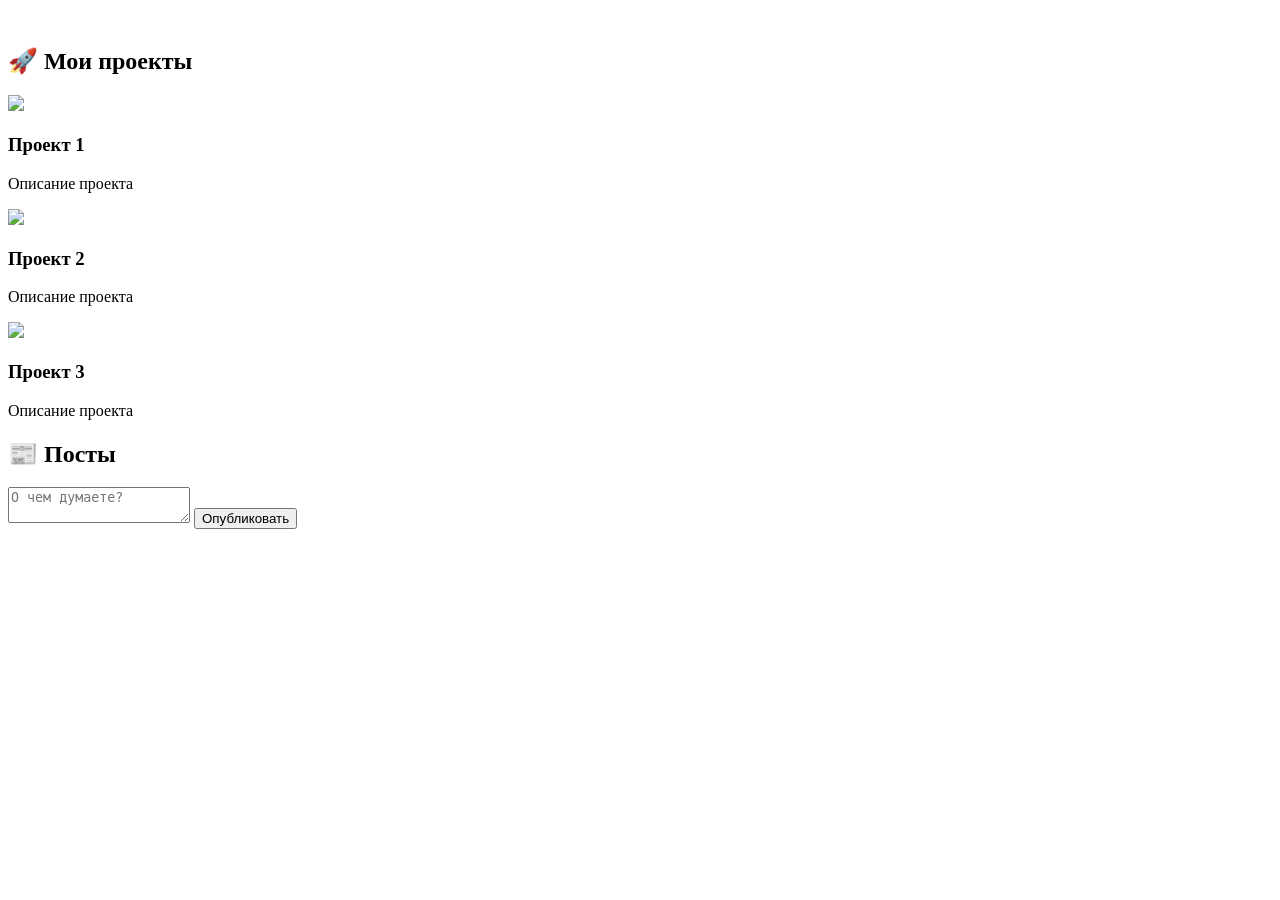
==== profile.html @ a6a74838 "Update profile.html" ====
<!DOCTYPE html>
<html lang="ru">

<head>

<meta charset="UTF-8">
<meta name="viewport" content="width=device-width, initial-scale=1.0">

<title>Профиль</title>

<link rel="stylesheet" href="css/profile.css">

<script defer src="js/profile.js"></script>

</head>

<body>

<div class="banner">

<div class="bannerBlur"></div>

</div>

<div class="profileCard">

<img id="avatar">

<div class="info">

<h1 id="name"></h1>

<p id="description"></p>

</div>

</div>

<div class="container">

<section class="projects">

<h2>🚀 Мои проекты</h2>

<div class="projectGrid">

<div class="project">

<img src="img/projects/project1.jpg">

<h3>Проект 1</h3>

<p>Описание проекта</p>

</div>

<div class="project">

<img src="img/projects/project2.jpg">

<h3>Проект 2</h3>

<p>Описание проекта</p>

</div>

<div class="project">

<img src="img/projects/project3.jpg">

<h3>Проект 3</h3>

<p>Описание проекта</p>

</div>

</div>

</section>

<section class="posts">

<h2>📰 Посты</h2>

<div class="postCreator">

<textarea
id="postText"
placeholder="О чем думаете?"></textarea>

<button id="publish">

Опубликовать

</button>

</div>

<div id="posts"></div>

</section>

</div>

</body>

</html>
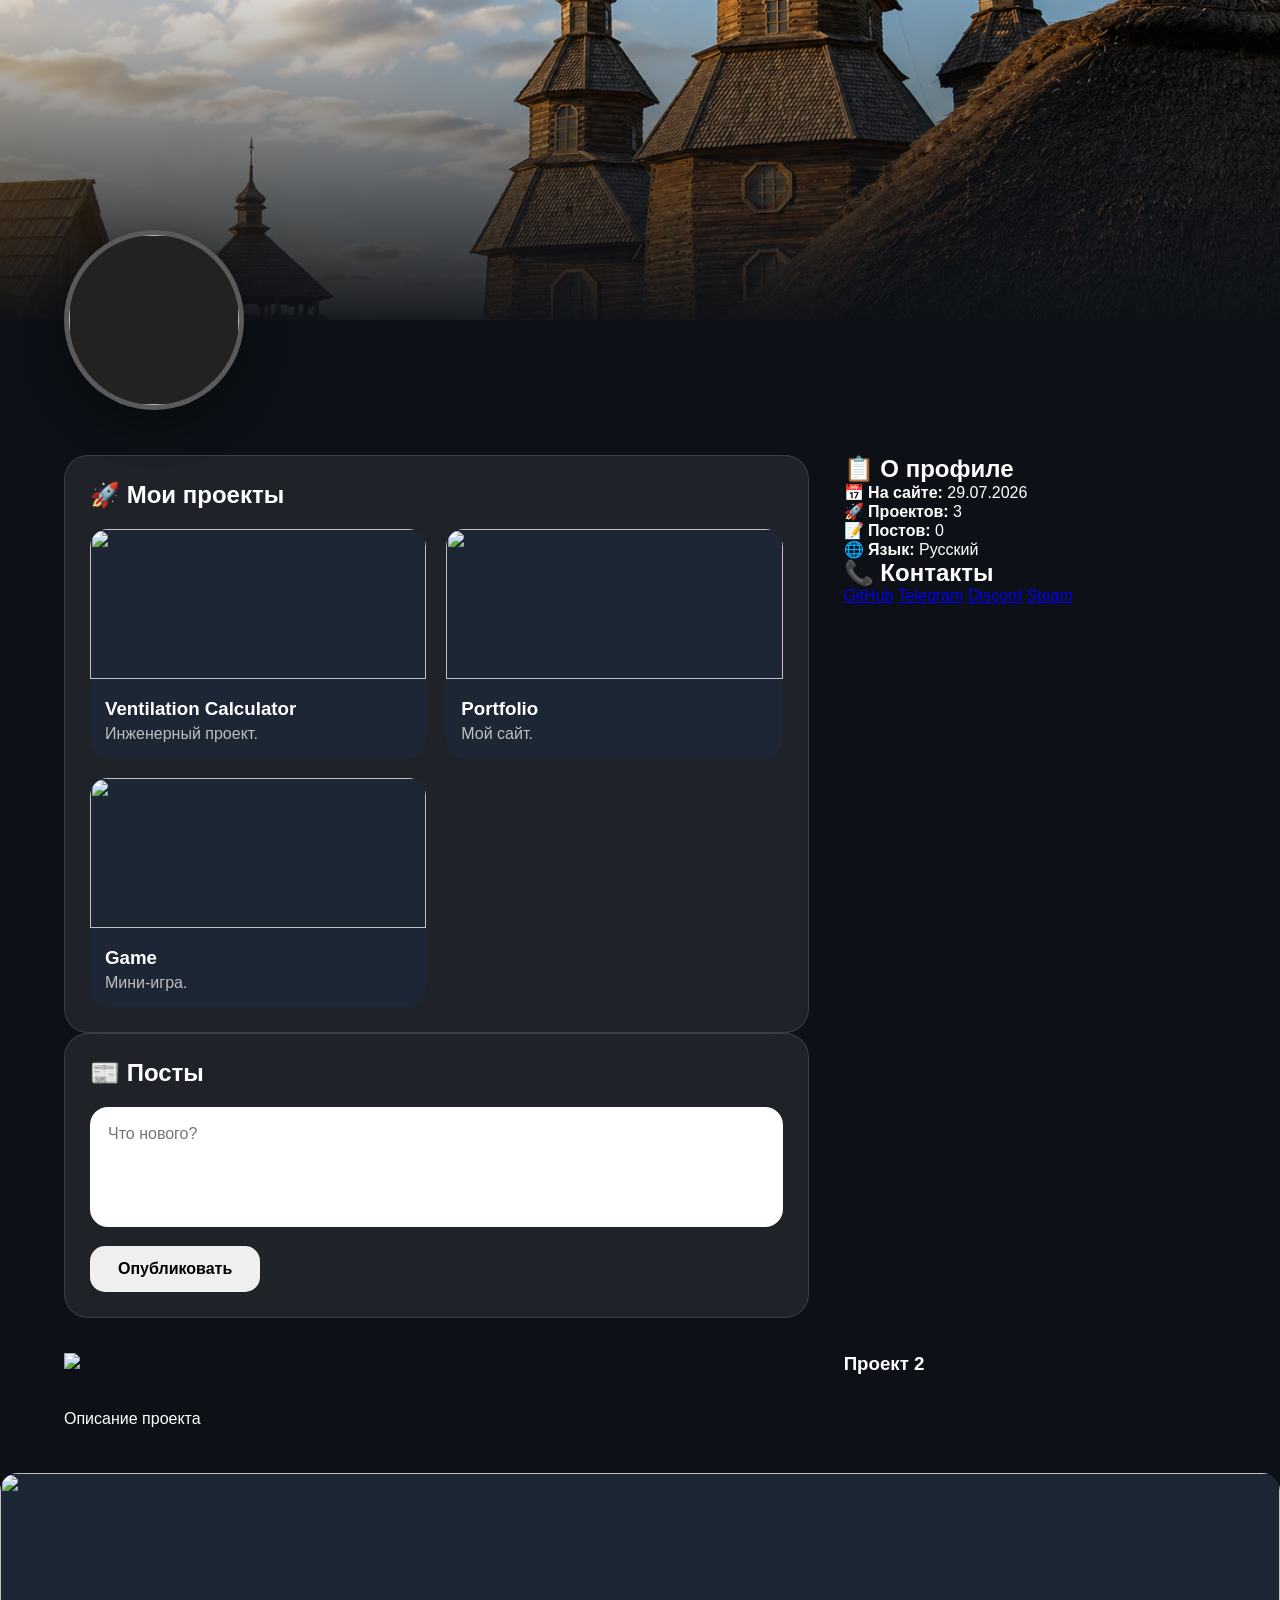
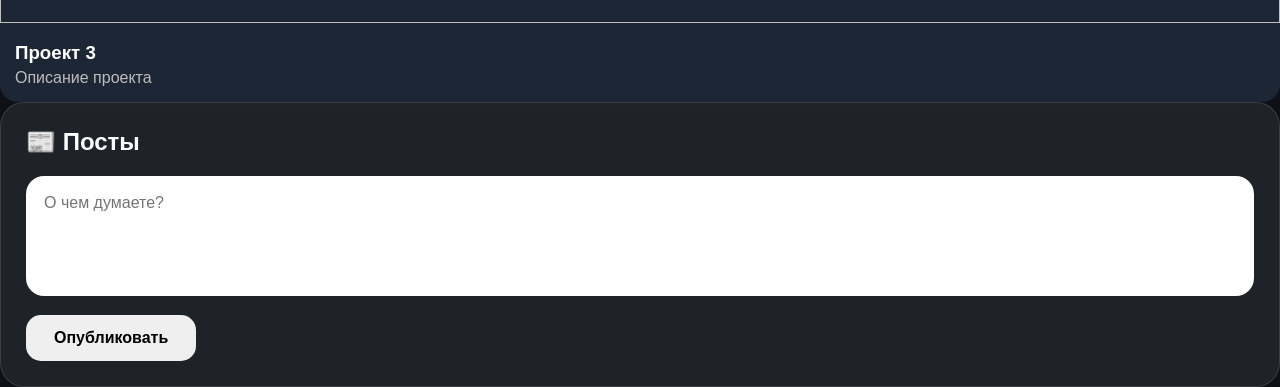
==== commit 299fa31c: "Update profile.html" ====
--- a/profile.html
+++ b/profile.html
@@ -38,23 +38,100 @@
 
 <div class="container">
 
-<section class="projects">
+    <div class="leftColumn">
 
-<h2>🚀 Мои проекты</h2>
+        <section class="projects glass">
 
-<div class="projectGrid">
+            <h2>🚀 Мои проекты</h2>
 
-<div class="project">
+            <div class="projectGrid">
 
-<img src="img/projects/project1.jpg">
+                <div class="project">
 
-<h3>Проект 1</h3>
+                    <img src="img/projects/project1.jpg">
 
-<p>Описание проекта</p>
+                    <h3>Ventilation Calculator</h3>
 
-</div>
+                    <p>Инженерный проект.</p>
 
-<div class="project">
+                </div>
+
+                <div class="project">
+
+                    <img src="img/projects/project2.jpg">
+
+                    <h3>Portfolio</h3>
+
+                    <p>Мой сайт.</p>
+
+                </div>
+
+                <div class="project">
+
+                    <img src="img/projects/project3.jpg">
+
+                    <h3>Game</h3>
+
+                    <p>Мини-игра.</p>
+
+                </div>
+
+            </div>
+
+        </section>
+
+        <section class="posts glass">
+
+            <h2>📰 Посты</h2>
+
+            <textarea
+                id="postText"
+                placeholder="Что нового?"></textarea>
+
+            <button id="publish">
+
+                Опубликовать
+
+            </button>
+
+            <div id="posts"></div>
+
+        </section>
+
+    </div>
+
+    <div class="rightColumn">
+
+        <div class="glass profileInfo">
+
+            <h2>📋 О профиле</h2>
+
+            <p><b>📅 На сайте:</b> 29.07.2026</p>
+
+            <p><b>🚀 Проектов:</b> 3</p>
+
+            <p><b>📝 Постов:</b> 0</p>
+
+            <p><b>🌐 Язык:</b> Русский</p>
+
+        </div>
+
+        <div class="glass contacts">
+
+            <h2>📞 Контакты</h2>
+
+            <a href="#">GitHub</a>
+
+            <a href="#">Telegram</a>
+
+            <a href="#">Discord</a>
+
+            <a href="#">Steam</a>
+
+        </div>
+
+    </div>
+
 
 <img src="img/projects/project2.jpg">
 
--- a/css/profile.css
+++ b/css/profile.css
@@ -0,0 +1,250 @@
+*{
+    margin:0;
+    padding:0;
+    box-sizing:border-box;
+    font-family:"Segoe UI",sans-serif;
+}
+
+body{
+
+    background:#0d1117;
+
+    color:white;
+
+}
+
+.banner{
+
+    height:320px;
+
+    background:url("../img/background.jpg") center/cover;
+
+    position:relative;
+
+}
+
+.banner::after{
+
+    content:"";
+
+    position:absolute;
+
+    inset:0;
+
+    background:linear-gradient(to bottom,
+    rgba(0,0,0,.15),
+    rgba(13,17,23,.95));
+
+}
+
+.profileCard{
+
+    position:relative;
+
+    width:90%;
+
+    max-width:1200px;
+
+    margin:-90px auto 0;
+
+    z-index:2;
+
+    display:flex;
+
+    align-items:flex-end;
+
+    gap:35px;
+
+}
+
+#avatar{
+
+    width:180px;
+
+    height:180px;
+
+    border-radius:50%;
+
+    object-fit:cover;
+
+    border:5px solid rgba(255,255,255,.25);
+
+    backdrop-filter:blur(20px);
+
+    background:#222;
+
+    box-shadow:0 15px 40px rgba(0,0,0,.45);
+
+}
+
+.info{
+
+    flex:1;
+
+    padding-bottom:25px;
+
+}
+
+.info h1{
+
+    font-size:42px;
+
+    margin-bottom:10px;
+
+}
+
+.info p{
+
+    color:#c7c7c7;
+
+    font-size:19px;
+
+}
+
+.container{
+
+    width:90%;
+
+    max-width:1200px;
+
+    margin:45px auto;
+
+    display:grid;
+
+    grid-template-columns:2fr 1fr;
+
+    gap:35px;
+
+}
+
+.projects,
+.posts,
+.sidebar{
+
+    background:rgba(255,255,255,.08);
+
+    backdrop-filter:blur(20px);
+
+    border:1px solid rgba(255,255,255,.12);
+
+    border-radius:24px;
+
+    padding:25px;
+
+}
+
+.projectGrid{
+
+    margin-top:20px;
+
+    display:grid;
+
+    grid-template-columns:repeat(auto-fit,minmax(220px,1fr));
+
+    gap:20px;
+
+}
+
+.project{
+
+    overflow:hidden;
+
+    border-radius:18px;
+
+    background:#1d2635;
+
+    transition:.25s;
+
+}
+
+.project:hover{
+
+    transform:translateY(-6px);
+
+}
+
+.project img{
+
+    width:100%;
+
+    height:150px;
+
+    object-fit:cover;
+
+}
+
+.project h3{
+
+    padding:15px 15px 5px;
+
+}
+
+.project p{
+
+    padding:0 15px 15px;
+
+    color:#bdbdbd;
+
+}
+
+textarea{
+
+    width:100%;
+
+    min-height:120px;
+
+    resize:none;
+
+    border:none;
+
+    outline:none;
+
+    border-radius:18px;
+
+    padding:18px;
+
+    margin-top:20px;
+
+    font-size:16px;
+
+}
+
+button{
+
+    margin-top:15px;
+
+    padding:14px 28px;
+
+    border:none;
+
+    border-radius:15px;
+
+    cursor:pointer;
+
+    font-size:16px;
+
+    font-weight:600;
+
+}
+
+.post{
+
+    margin-top:25px;
+
+    padding:20px;
+
+    border-radius:18px;
+
+    background:#1a2232;
+
+}
+
+.postDate{
+
+    color:#888;
+
+    font-size:13px;
+
+    margin-bottom:12px;
+
+}
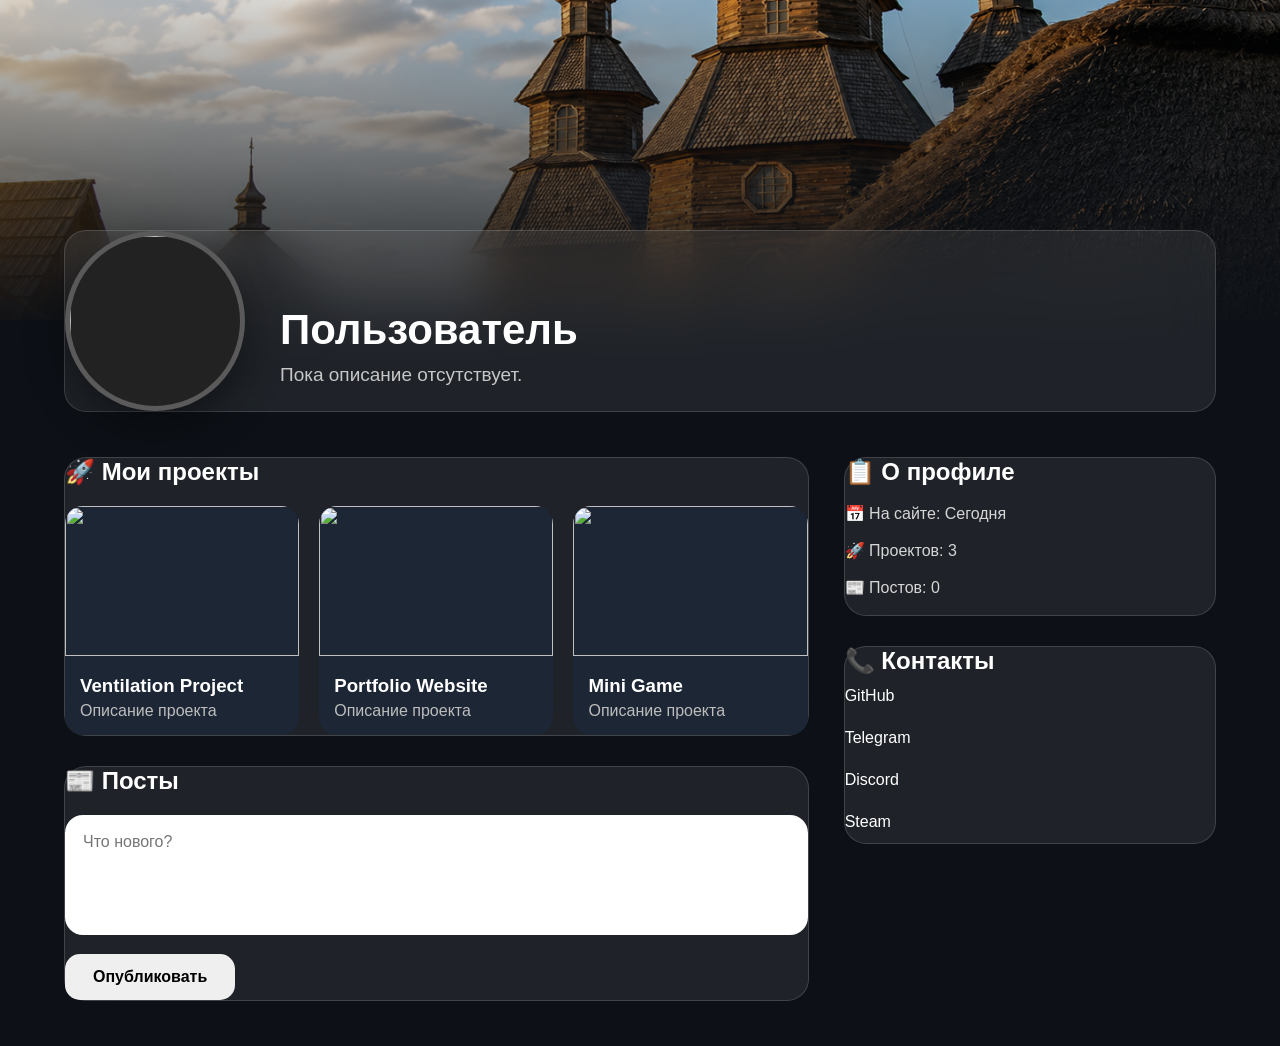
==== commit 9ea3d81f: "Update profile.html" ====
--- a/profile.html
+++ b/profile.html
@@ -3,181 +3,151 @@
 
 <head>
 
-<meta charset="UTF-8">
-<meta name="viewport" content="width=device-width, initial-scale=1.0">
+    <meta charset="UTF-8">
+    <meta name="viewport" content="width=device-width, initial-scale=1.0">
 
-<title>Профиль</title>
+    <title>Профиль</title>
 
-<link rel="stylesheet" href="css/profile.css">
+    <link rel="stylesheet" href="css/profile.css">
 
-<script defer src="js/profile.js"></script>
+    <script defer src="js/profile.js"></script>
 
 </head>
 
 <body>
 
-<div class="banner">
+    <!-- Обложка -->
 
-<div class="bannerBlur"></div>
+    <header class="banner"></header>
 
-</div>
+    <!-- Карточка профиля -->
 
-<div class="profileCard">
+    <section class="profileCard glass">
 
-<img id="avatar">
+        <img id="avatar" src="img/default-avatar.png">
 
-<div class="info">
+        <div class="info">
 
-<h1 id="name"></h1>
+            <h1 id="name">Пользователь</h1>
 
-<p id="description"></p>
+            <p id="description">
+                Пока описание отсутствует.
+            </p>
 
-</div>
+        </div>
 
-</div>
+    </section>
 
-<div class="container">
+    <!-- Контент -->
 
-    <div class="leftColumn">
+    <main class="container">
 
-        <section class="projects glass">
+        <!-- Левая часть -->
 
-            <h2>🚀 Мои проекты</h2>
+        <div class="leftColumn">
 
-            <div class="projectGrid">
+            <!-- Проекты -->
 
-                <div class="project">
+            <section class="glass">
 
-                    <img src="img/projects/project1.jpg">
+                <h2>🚀 Мои проекты</h2>
 
-                    <h3>Ventilation Calculator</h3>
+                <div class="projectGrid">
 
-                    <p>Инженерный проект.</p>
+                    <div class="project">
+
+                        <img src="img/projects/project1.jpg">
+
+                        <h3>Ventilation Project</h3>
+
+                        <p>Описание проекта</p>
+
+                    </div>
+
+                    <div class="project">
+
+                        <img src="img/projects/project2.jpg">
+
+                        <h3>Portfolio Website</h3>
+
+                        <p>Описание проекта</p>
+
+                    </div>
+
+                    <div class="project">
+
+                        <img src="img/projects/project3.jpg">
+
+                        <h3>Mini Game</h3>
+
+                        <p>Описание проекта</p>
+
+                    </div>
 
                 </div>
 
-                <div class="project">
+            </section>
 
-                    <img src="img/projects/project2.jpg">
+            <!-- Посты -->
 
-                    <h3>Portfolio</h3>
+            <section class="glass">
 
-                    <p>Мой сайт.</p>
+                <h2>📰 Посты</h2>
 
-                </div>
+                <textarea
+                    id="postText"
+                    placeholder="Что нового?"></textarea>
 
-                <div class="project">
+                <button id="publish">
 
-                    <img src="img/projects/project3.jpg">
+                    Опубликовать
 
-                    <h3>Game</h3>
+                </button>
 
-                    <p>Мини-игра.</p>
+                <div id="posts"></div>
 
-                </div>
+            </section>
+
+        </div>
+
+        <!-- Правая колонка -->
+
+        <aside class="rightColumn">
+
+            <div class="glass profileInfo">
+
+                <h2>📋 О профиле</h2>
+
+                <p>📅 На сайте:
+                    <span id="joinDate">
+                        Сегодня
+                    </span>
+                </p>
+
+                <p>🚀 Проектов:
+                    <span id="projectCount">3</span>
+                </p>
+
+                <p>📰 Постов:
+                    <span id="postCount">0</span>
+                </p>
 
             </div>
 
-        </section>
+            <div class="glass contacts">
 
-        <section class="posts glass">
+                <h2>📞 Контакты</h2>
 
-            <h2>📰 Посты</h2>
+                <a href="#">GitHub</a>
+                <a href="#">Telegram</a>
+                <a href="#">Discord</a>
+                <a href="#">Steam</a>
 
-            <textarea
-                id="postText"
-                placeholder="Что нового?"></textarea>
+            </div>
 
-            <button id="publish">
+        </aside>
 
-                Опубликовать
-
-            </button>
-
-            <div id="posts"></div>
-
-        </section>
-
-    </div>
-
-    <div class="rightColumn">
-
-        <div class="glass profileInfo">
-
-            <h2>📋 О профиле</h2>
-
-            <p><b>📅 На сайте:</b> 29.07.2026</p>
-
-            <p><b>🚀 Проектов:</b> 3</p>
-
-            <p><b>📝 Постов:</b> 0</p>
-
-            <p><b>🌐 Язык:</b> Русский</p>
-
-        </div>
-
-        <div class="glass contacts">
-
-            <h2>📞 Контакты</h2>
-
-            <a href="#">GitHub</a>
-
-            <a href="#">Telegram</a>
-
-            <a href="#">Discord</a>
-
-            <a href="#">Steam</a>
-
-        </div>
-
-    </div>
-
-
-<img src="img/projects/project2.jpg">
-
-<h3>Проект 2</h3>
-
-<p>Описание проекта</p>
-
-</div>
-
-<div class="project">
-
-<img src="img/projects/project3.jpg">
-
-<h3>Проект 3</h3>
-
-<p>Описание проекта</p>
-
-</div>
-
-</div>
-
-</section>
-
-<section class="posts">
-
-<h2>📰 Посты</h2>
-
-<div class="postCreator">
-
-<textarea
-id="postText"
-placeholder="О чем думаете?"></textarea>
-
-<button id="publish">
-
-Опубликовать
-
-</button>
-
-</div>
-
-<div id="posts"></div>
-
-</section>
-
-</div>
+    </main>
 
 </body>
 
--- a/css/profile.css
+++ b/css/profile.css
@@ -248,3 +248,71 @@
     margin-bottom:12px;
 
 }
+
+.leftColumn{
+
+    display:flex;
+
+    flex-direction:column;
+
+    gap:30px;
+
+}
+
+.rightColumn{
+
+    display:flex;
+
+    flex-direction:column;
+
+    gap:30px;
+
+}
+
+.glass{
+
+    background:rgba(255,255,255,.08);
+
+    backdrop-filter:blur(25px);
+
+    border:1px solid rgba(255,255,255,.15);
+
+    border-radius:22px;
+
+}
+
+.profileInfo p{
+
+    margin:18px 0;
+
+    color:#d6d6d6;
+
+}
+
+.contacts{
+
+    display:flex;
+
+    flex-direction:column;
+
+}
+
+.contacts a{
+
+    color:white;
+
+    text-decoration:none;
+
+    padding:12px 0;
+
+    transition:.3s;
+
+}
+
+.contacts a:hover{
+
+    color:#53b8ff;
+
+    padding-left:8px;
+
+}
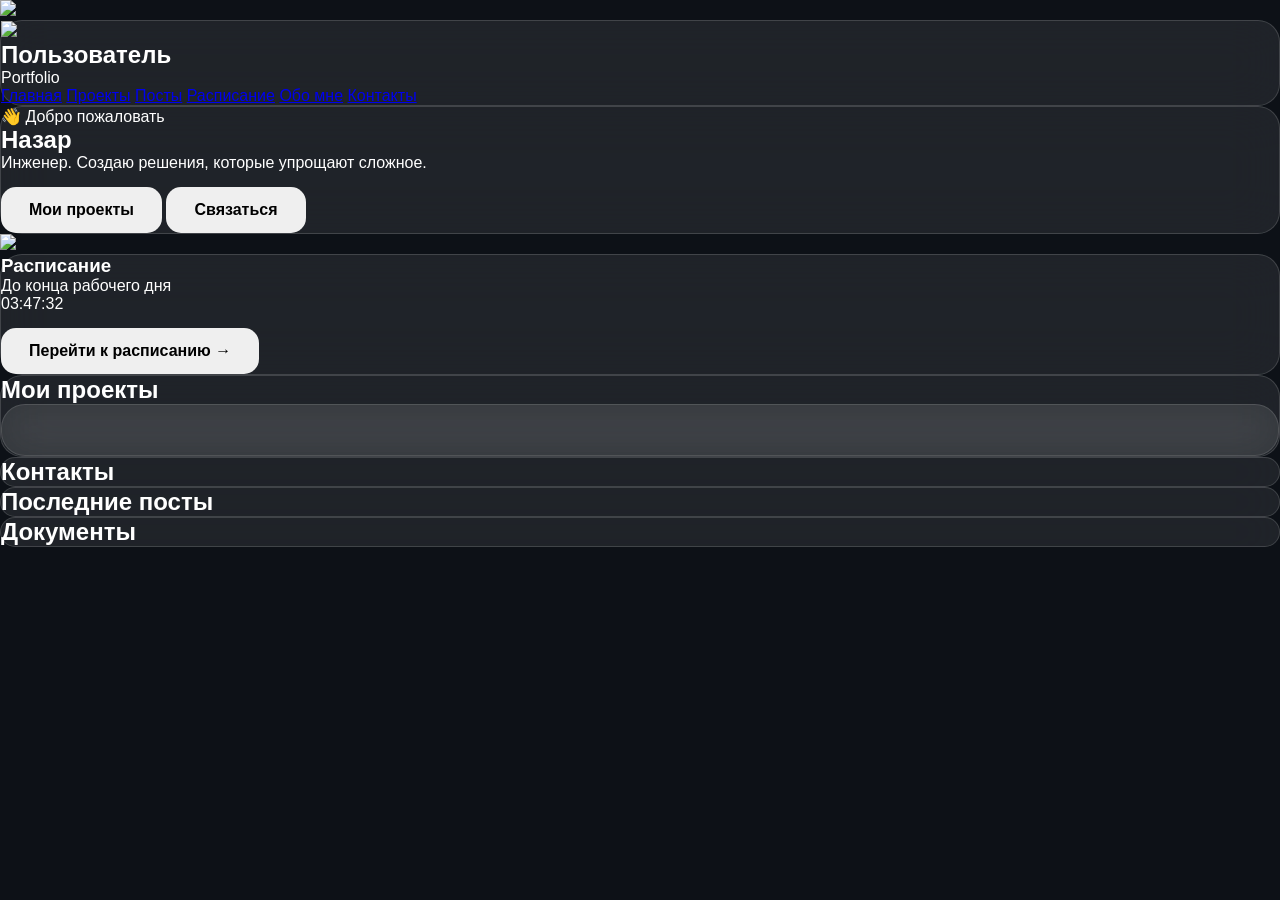
==== commit 45346e73: "Update profile.html" ====
--- a/profile.html
+++ b/profile.html
@@ -10,29 +10,117 @@
 
     <link rel="stylesheet" href="css/profile.css">
 
-    <script defer src="js/profile.js"></script>
-
 </head>
 
 <body>
 
-    <!-- Обложка -->
+    <!-- Фон профиля -->
+    <div class="profile-banner">
 
-    <header class="banner"></header>
+        <img id="bannerImage" src="img/default-banner.jpg">
 
-    <!-- Карточка профиля -->
+        <div class="banner-overlay"></div>
 
-    <section class="profileCard glass">
+    </div>
 
-        <img id="avatar" src="img/default-avatar.png">
+    <!-- Верхняя навигация -->
+    <header class="navbar glass">
 
-        <div class="info">
+        <div class="logo">
 
-            <h1 id="name">Пользователь</h1>
+            <img id="userAvatar" src="img/default-avatar.png">
 
-            <p id="description">
-                Пока описание отсутствует.
+            <div>
+
+                <h2 id="userName">Пользователь</h2>
+
+                <span>Portfolio</span>
+
+            </div>
+
+        </div>
+
+        <nav>
+
+            <a href="../index.html">Главная</a>
+            <a href="#">Проекты</a>
+            <a href="#">Посты</a>
+            <a href="../timer.html">Расписание</a>
+            <a href="#">Обо мне</a>
+            <a href="#">Контакты</a>
+
+        </nav>
+
+    </header>
+
+    <!-- Главный экран -->
+    <section class="hero">
+
+        <!-- Левая карточка -->
+
+        <div class="glass intro">
+
+            <p>👋 Добро пожаловать</p>
+
+            <h1 id="heroName">
+
+                Назар
+
+            </h1>
+
+            <p id="heroDescription">
+
+                Инженер. Создаю решения,
+                которые упрощают сложное.
+
             </p>
+
+            <div class="buttons">
+
+                <button>
+
+                    Мои проекты
+
+                </button>
+
+                <button class="transparent">
+
+                    Связаться
+
+                </button>
+
+            </div>
+
+        </div>
+
+        <!-- Центр -->
+
+        <div class="centerPhoto">
+
+            <img id="heroAvatar"
+                 src="img/default-avatar.png">
+
+        </div>
+
+        <!-- Таймер -->
+
+        <div class="glass timerCard">
+
+            <h3>Расписание</h3>
+
+            <p>До конца рабочего дня</p>
+
+            <div class="timer">
+
+                03:47:32
+
+            </div>
+
+            <button>
+
+                Перейти к расписанию →
+
+            </button>
 
         </div>
 
@@ -40,114 +128,47 @@
 
     <!-- Контент -->
 
-    <main class="container">
+    <section class="content">
 
-        <!-- Левая часть -->
+        <div class="left">
 
-        <div class="leftColumn">
+            <div class="glass">
 
-            <!-- Проекты -->
+                <h2>Мои проекты</h2>
 
-            <section class="glass">
-
-                <h2>🚀 Мои проекты</h2>
-
-                <div class="projectGrid">
-
-                    <div class="project">
-
-                        <img src="img/projects/project1.jpg">
-
-                        <h3>Ventilation Project</h3>
-
-                        <p>Описание проекта</p>
-
-                    </div>
-
-                    <div class="project">
-
-                        <img src="img/projects/project2.jpg">
-
-                        <h3>Portfolio Website</h3>
-
-                        <p>Описание проекта</p>
-
-                    </div>
-
-                    <div class="project">
-
-                        <img src="img/projects/project3.jpg">
-
-                        <h3>Mini Game</h3>
-
-                        <p>Описание проекта</p>
-
-                    </div>
+                <div class="projects">
 
                 </div>
 
-            </section>
+            </div>
 
-            <!-- Посты -->
+            <div class="glass">
 
-            <section class="glass">
+                <h2>Контакты</h2>
 
-                <h2>📰 Посты</h2>
+            </div>
 
-                <textarea
-                    id="postText"
-                    placeholder="Что нового?"></textarea>
+        </div>
 
-                <button id="publish">
+        <div class="right">
 
-                    Опубликовать
+            <div class="glass">
 
-                </button>
+                <h2>Последние посты</h2>
 
                 <div id="posts"></div>
 
-            </section>
+            </div>
+
+            <div class="glass">
+
+                <h2>Документы</h2>
+
+            </div>
 
         </div>
 
-        <!-- Правая колонка -->
-
-        <aside class="rightColumn">
-
-            <div class="glass profileInfo">
-
-                <h2>📋 О профиле</h2>
-
-                <p>📅 На сайте:
-                    <span id="joinDate">
-                        Сегодня
-                    </span>
-                </p>
-
-                <p>🚀 Проектов:
-                    <span id="projectCount">3</span>
-                </p>
-
-                <p>📰 Постов:
-                    <span id="postCount">0</span>
-                </p>
-
-            </div>
-
-            <div class="glass contacts">
-
-                <h2>📞 Контакты</h2>
-
-                <a href="#">GitHub</a>
-                <a href="#">Telegram</a>
-                <a href="#">Discord</a>
-                <a href="#">Steam</a>
-
-            </div>
-
-        </aside>
-
-    </main>
+    </section>
 
 </body>
 
